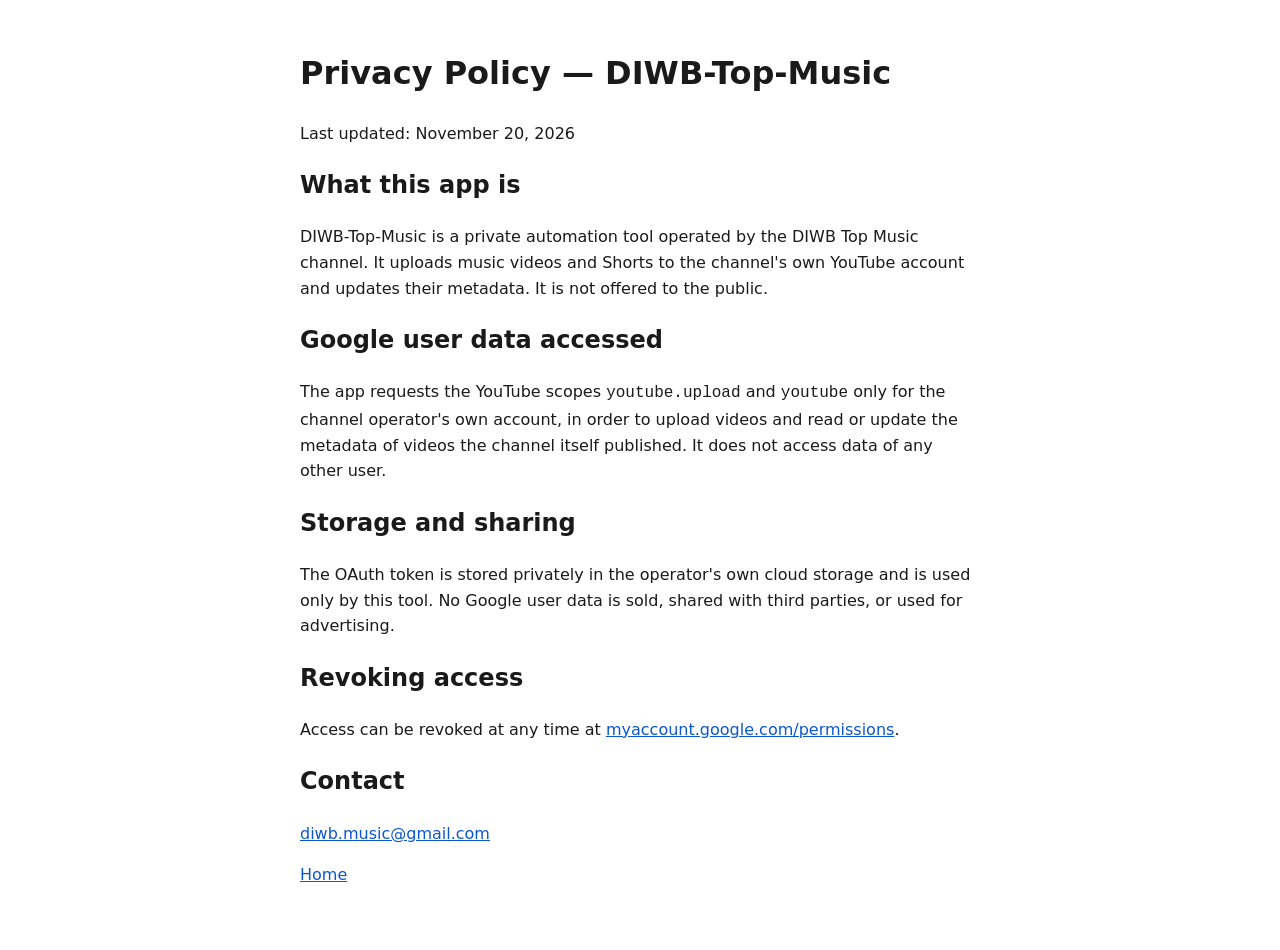
==== privacy.html @ b7d3390d "Add homepage and privacy policy for DIWB-Top-Music OAuth app Co-Authored-By: Claude Opus 5.5 <norepl" ====
<!doctype html>
<html lang="en">
<head>
<meta charset="utf-8">
<meta name="viewport" content="width=device-width, initial-scale=1">
<title>Privacy Policy</title>
<style>
  :root { --bg: #ffffff; --fg: #1a1a1a; --muted: #555; --link: #0b57d0; }
  @media (prefers-color-scheme: dark) { :root { --bg: #121212; --fg: #eaeaea; --muted: #aaa; --link: #8ab4f8; } }
  body { margin: 0; background: var(--bg); color: var(--fg); font: 16px/1.6 system-ui, -apple-system, "Segoe UI", Roboto, sans-serif; }
  main { max-width: 680px; margin: 0 auto; padding: 48px 16px; }
  h1 { margin-top: 0; }
  a { color: var(--link); }
</style>
</head>
<body>
<main>
  <h1>Privacy Policy — DIWB-Top-Music</h1>
  <p>Last updated: November 20, 2026</p>

  <h2>What this app is</h2>
  <p>DIWB-Top-Music is a private automation tool operated by the DIWB Top Music channel.
  It uploads music videos and Shorts to the channel's own YouTube account and updates
  their metadata. It is not offered to the public.</p>

  <h2>Google user data accessed</h2>
  <p>The app requests the YouTube scopes <code>youtube.upload</code> and <code>youtube</code>
  only for the channel operator's own account, in order to upload videos and read or update
  the metadata of videos the channel itself published. It does not access data of any other
  user.</p>

  <h2>Storage and sharing</h2>
  <p>The OAuth token is stored privately in the operator's own cloud storage and is used only
  by this tool. No Google user data is sold, shared with third parties, or used for
  advertising.</p>

  <h2>Revoking access</h2>
  <p>Access can be revoked at any time at
  <a href="https://myaccount.google.com/permissions">myaccount.google.com/permissions</a>.</p>

  <h2>Contact</h2>
  <p><a href="mailto:diwb.music@gmail.com">diwb.music@gmail.com</a></p>

  <p><a href="index.html">Home</a></p>
</main>
</body>
</html>
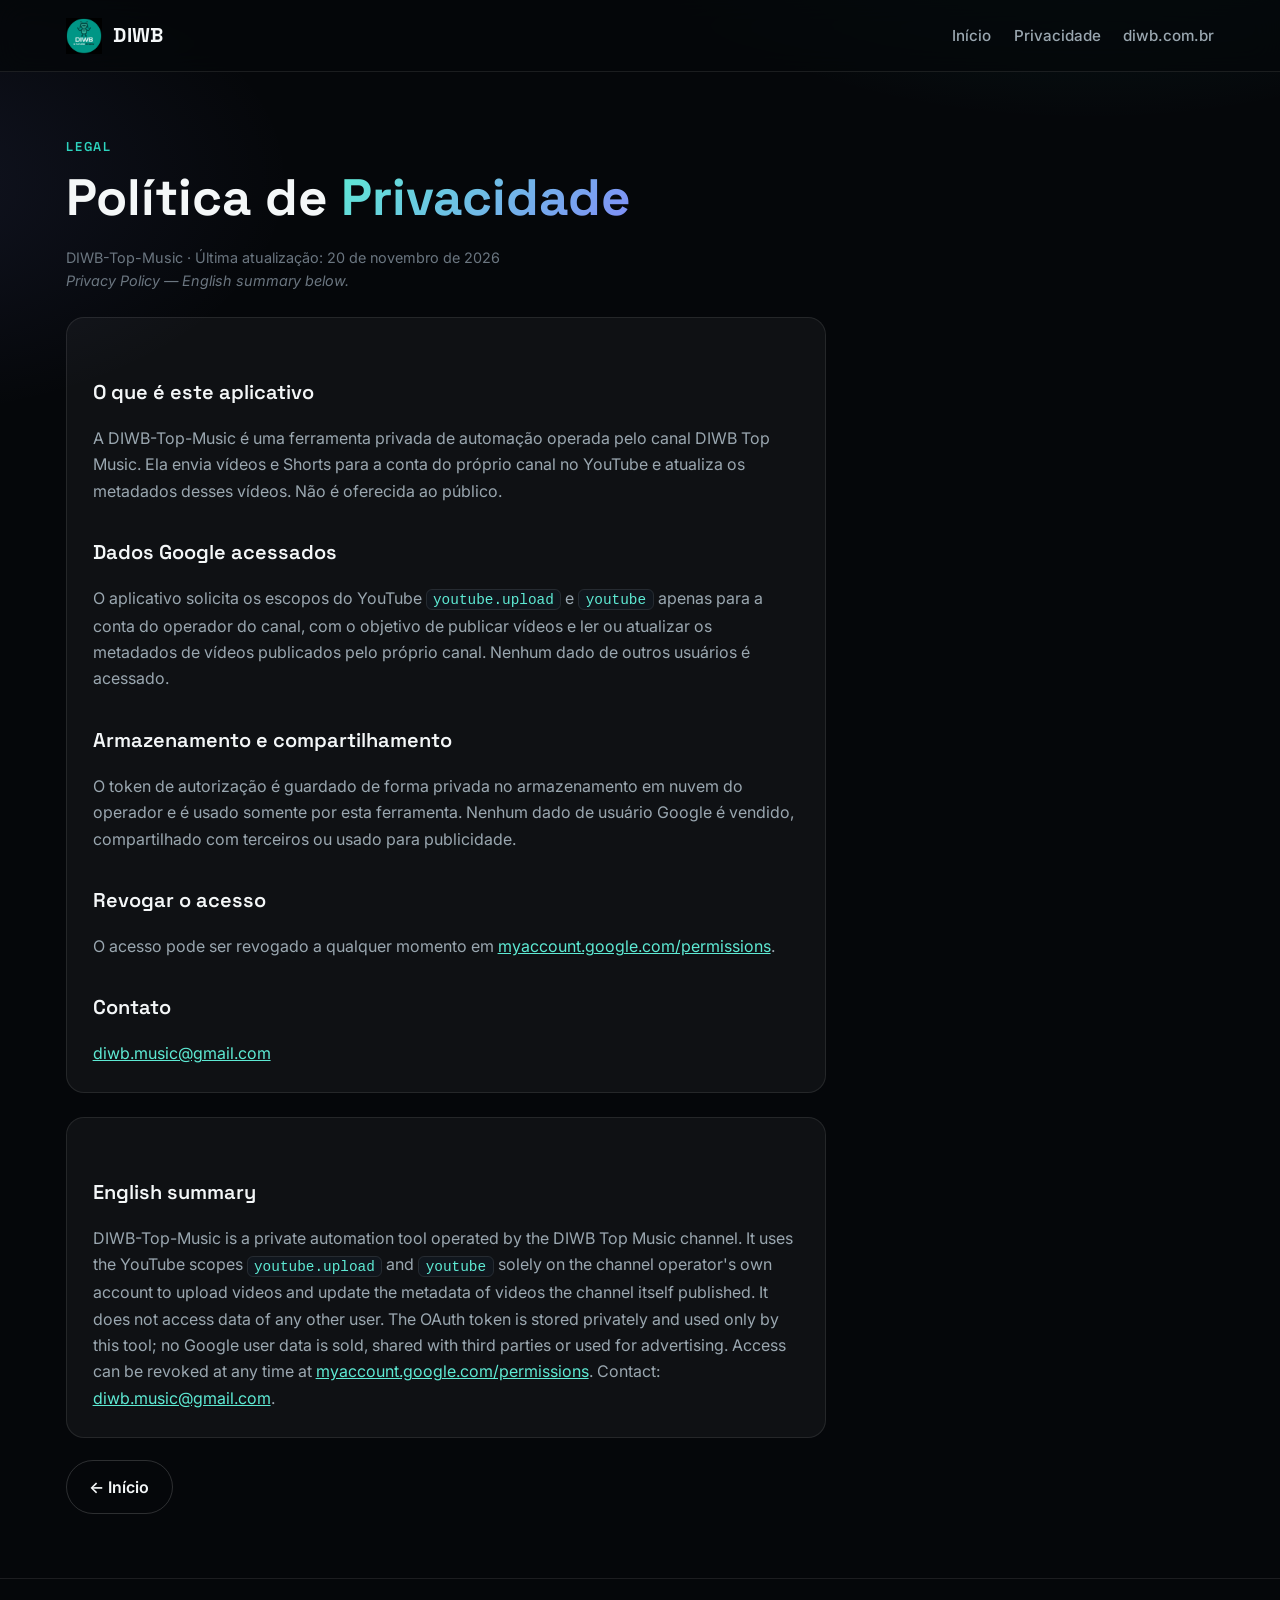
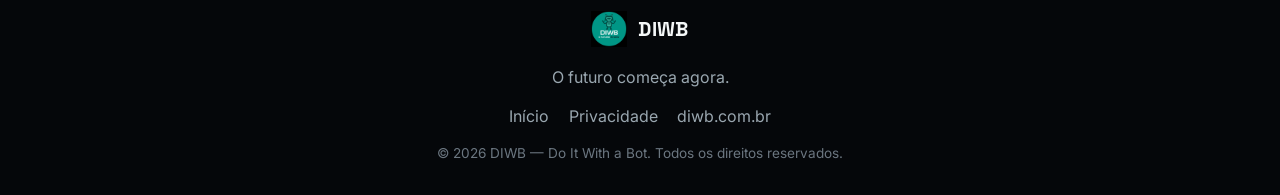
==== commit 4ea41124: "Apply DIWB brand identity (diwb.com.br) to homepage and privacy policy Co-Authored-By: Claude Sonnet" ====
--- a/privacy.html
+++ b/privacy.html
@@ -1,47 +1,91 @@
 <!doctype html>
-<html lang="en">
+<html lang="pt-BR">
 <head>
 <meta charset="utf-8">
 <meta name="viewport" content="width=device-width, initial-scale=1">
-<title>Privacy Policy</title>
-<style>
-  :root { --bg: #ffffff; --fg: #1a1a1a; --muted: #555; --link: #0b57d0; }
-  @media (prefers-color-scheme: dark) { :root { --bg: #121212; --fg: #eaeaea; --muted: #aaa; --link: #8ab4f8; } }
-  body { margin: 0; background: var(--bg); color: var(--fg); font: 16px/1.6 system-ui, -apple-system, "Segoe UI", Roboto, sans-serif; }
-  main { max-width: 680px; margin: 0 auto; padding: 48px 16px; }
-  h1 { margin-top: 0; }
-  a { color: var(--link); }
-</style>
+<title>Política de Privacidade — DIWB-Top-Music | DIWB</title>
+<meta name="description" content="Política de Privacidade da DIWB-Top-Music, ferramenta de automação do canal DIWB Top Music.">
+<link rel="icon" href="images/Diwb-logo.png">
+<link rel="preconnect" href="https://fonts.googleapis.com">
+<link rel="preconnect" href="https://fonts.gstatic.com" crossorigin>
+<link href="https://fonts.googleapis.com/css2?family=Inter:wght@400;500;600&family=Space+Grotesk:wght@500;600;700&display=swap" rel="stylesheet">
+<link rel="stylesheet" href="style.css">
 </head>
 <body>
+<header class="header">
+  <div class="container header__inner">
+    <a href="https://diwb.com.br/" class="brand">
+      <img src="images/Diwb-logo.png" alt="DIWB" class="brand__logo">
+      <span class="brand__name">DIWB</span>
+    </a>
+    <nav class="nav">
+      <a href="./">Início</a>
+      <a href="privacy.html">Privacidade</a>
+      <a href="https://diwb.com.br/">diwb.com.br</a>
+    </nav>
+  </div>
+</header>
+
 <main>
-  <h1>Privacy Policy — DIWB-Top-Music</h1>
-  <p>Last updated: November 20, 2026</p>
+  <div class="container">
+    <p class="eyebrow">Legal</p>
+    <h1>Política de <span class="accent">Privacidade</span></h1>
+    <p class="meta">DIWB-Top-Music · Última atualização: 20 de novembro de 2026<br>
+    <em>Privacy Policy — English summary below.</em></p>
 
-  <h2>What this app is</h2>
-  <p>DIWB-Top-Music is a private automation tool operated by the DIWB Top Music channel.
-  It uploads music videos and Shorts to the channel's own YouTube account and updates
-  their metadata. It is not offered to the public.</p>
+    <div class="card">
+      <h2>O que é este aplicativo</h2>
+      <p>A DIWB-Top-Music é uma ferramenta privada de automação operada pelo canal DIWB Top Music.
+      Ela envia vídeos e Shorts para a conta do próprio canal no YouTube e atualiza os metadados
+      desses vídeos. Não é oferecida ao público.</p>
 
-  <h2>Google user data accessed</h2>
-  <p>The app requests the YouTube scopes <code>youtube.upload</code> and <code>youtube</code>
-  only for the channel operator's own account, in order to upload videos and read or update
-  the metadata of videos the channel itself published. It does not access data of any other
-  user.</p>
+      <h2>Dados Google acessados</h2>
+      <p>O aplicativo solicita os escopos do YouTube <code>youtube.upload</code> e <code>youtube</code>
+      apenas para a conta do operador do canal, com o objetivo de publicar vídeos e ler ou atualizar
+      os metadados de vídeos publicados pelo próprio canal. Nenhum dado de outros usuários é acessado.</p>
 
-  <h2>Storage and sharing</h2>
-  <p>The OAuth token is stored privately in the operator's own cloud storage and is used only
-  by this tool. No Google user data is sold, shared with third parties, or used for
-  advertising.</p>
+      <h2>Armazenamento e compartilhamento</h2>
+      <p>O token de autorização é guardado de forma privada no armazenamento em nuvem do operador e é
+      usado somente por esta ferramenta. Nenhum dado de usuário Google é vendido, compartilhado com
+      terceiros ou usado para publicidade.</p>
 
-  <h2>Revoking access</h2>
-  <p>Access can be revoked at any time at
-  <a href="https://myaccount.google.com/permissions">myaccount.google.com/permissions</a>.</p>
+      <h2>Revogar o acesso</h2>
+      <p>O acesso pode ser revogado a qualquer momento em
+      <a href="https://myaccount.google.com/permissions">myaccount.google.com/permissions</a>.</p>
 
-  <h2>Contact</h2>
-  <p><a href="mailto:diwb.music@gmail.com">diwb.music@gmail.com</a></p>
+      <h2>Contato</h2>
+      <p><a href="mailto:diwb.music@gmail.com">diwb.music@gmail.com</a></p>
+    </div>
 
-  <p><a href="index.html">Home</a></p>
+    <div class="card">
+      <h2>English summary</h2>
+      <p>DIWB-Top-Music is a private automation tool operated by the DIWB Top Music channel. It uses the
+      YouTube scopes <code>youtube.upload</code> and <code>youtube</code> solely on the channel operator's own
+      account to upload videos and update the metadata of videos the channel itself published. It does not
+      access data of any other user. The OAuth token is stored privately and used only by this tool; no Google
+      user data is sold, shared with third parties or used for advertising. Access can be revoked at any time at
+      <a href="https://myaccount.google.com/permissions">myaccount.google.com/permissions</a>.
+      Contact: <a href="mailto:diwb.music@gmail.com">diwb.music@gmail.com</a>.</p>
+    </div>
+
+    <a class="btn btn--ghost" style="margin-left:0" href="./">&larr; Início</a>
+  </div>
 </main>
+
+<footer class="footer">
+  <div class="container">
+    <a href="https://diwb.com.br/" class="brand">
+      <img src="images/Diwb-logo.png" alt="DIWB" class="brand__logo">
+      <span class="brand__name">DIWB</span>
+    </a>
+    <p class="footer__tagline">O futuro começa agora.</p>
+    <nav class="footer__nav">
+      <a href="./">Início</a>
+      <a href="privacy.html">Privacidade</a>
+      <a href="https://diwb.com.br/">diwb.com.br</a>
+    </nav>
+    <p class="footer__copy">&copy; 2026 DIWB — Do It With a Bot. Todos os direitos reservados.</p>
+  </div>
+</footer>
 </body>
 </html>
--- a/style.css
+++ b/style.css
@@ -0,0 +1,56 @@
+/* Identidade visual DIWB (tokens extraídos de https://diwb.com.br) */
+:root {
+  --teal-300: #5eead4; --teal-400: #2dd4bf; --teal-600: #0d9488; --indigo-400: #818cf8;
+  --bg-950: #05070a; --bg-900: #0a0e13; --bg-800: #10161d;
+  --surface: rgba(255, 255, 255, .045); --border: rgba(255, 255, 255, .09); --border-strong: rgba(255, 255, 255, .16);
+  --text-primary: #f4f7f8; --text-secondary: #9aa7b0; --text-muted: #6b7680;
+  --font-head: "Space Grotesk", "Inter", sans-serif; --font-body: "Inter", sans-serif;
+  --container: 1180px; --radius: 18px;
+}
+* { box-sizing: border-box; }
+html { color-scheme: dark; }
+body {
+  margin: 0; min-height: 100vh; display: flex; flex-direction: column;
+  background: radial-gradient(900px 500px at 85% -10%, rgba(45, 212, 191, .14), transparent 60%),
+              radial-gradient(700px 400px at -10% 10%, rgba(129, 140, 248, .10), transparent 60%),
+              var(--bg-950);
+  color: var(--text-primary); font-family: var(--font-body); font-size: 16px; line-height: 1.65;
+  -webkit-font-smoothing: antialiased;
+}
+.container { width: 100%; max-width: var(--container); margin: 0 auto; padding: 0 16px; }
+a { color: var(--teal-300); }
+a:hover { color: var(--teal-400); }
+
+.header { padding: 1.1rem 0; border-bottom: 1px solid var(--border); background: rgba(5, 7, 10, .75); backdrop-filter: blur(14px); }
+.header__inner { display: flex; align-items: center; justify-content: space-between; gap: 1rem; flex-wrap: wrap; }
+.brand { display: inline-flex; align-items: center; gap: .7rem; text-decoration: none; color: var(--text-primary); }
+.brand__logo { height: 36px; width: auto; }
+.brand__name { font-family: var(--font-head); font-weight: 700; font-size: 1.25rem; letter-spacing: .02em; }
+.nav { display: flex; gap: 1.4rem; flex-wrap: wrap; }
+.nav a { color: var(--text-secondary); text-decoration: none; font-weight: 500; font-size: .95rem; }
+.nav a:hover { color: var(--teal-300); }
+
+main { flex: 1; padding: 64px 0; }
+.eyebrow { font-family: var(--font-head); font-size: .8rem; font-weight: 600; letter-spacing: .14em; text-transform: uppercase; color: var(--teal-400); margin: 0 0 .8rem; }
+h1 { font-family: var(--font-head); font-weight: 700; font-size: clamp(2rem, 5vw, 3.2rem); line-height: 1.1; margin: 0 0 1.2rem; }
+h1 .accent { background: linear-gradient(135deg, var(--teal-300), var(--indigo-400)); -webkit-background-clip: text; background-clip: text; color: transparent; }
+h2 { font-family: var(--font-head); font-weight: 600; font-size: 1.25rem; margin: 2rem 0 .5rem; color: var(--text-primary); }
+p, li { color: var(--text-secondary); }
+.lead { font-size: 1.15rem; max-width: 640px; }
+.card { background: var(--surface); border: 1px solid var(--border); border-radius: var(--radius); padding: 1.6rem; margin-top: 1.5rem; max-width: 760px; }
+.card p:first-child { margin-top: 0; } .card p:last-child { margin-bottom: 0; }
+code { background: var(--bg-800); border: 1px solid var(--border); border-radius: 6px; padding: .1rem .4rem; color: var(--teal-300); font-size: .9em; }
+.btn { display: inline-block; margin-top: 1.4rem; padding: .8rem 1.4rem; border-radius: 999px; font-weight: 600; text-decoration: none; }
+.btn--primary { background: linear-gradient(135deg, var(--teal-400), var(--teal-600)); color: #04211d; box-shadow: 0 8px 24px -8px rgba(45, 212, 191, .55); }
+.btn--primary:hover { color: #04211d; box-shadow: 0 12px 30px -8px rgba(45, 212, 191, .7); }
+.btn--ghost { border: 1px solid var(--border-strong); color: var(--text-primary); margin-left: .6rem; }
+.btn--ghost:hover { border-color: var(--teal-400); color: var(--teal-300); }
+.meta { color: var(--text-muted); font-size: .9rem; }
+
+.footer { border-top: 1px solid var(--border); padding: 2rem 0; text-align: center; }
+.footer .brand { justify-content: center; }
+.footer__tagline { margin: .6rem 0; color: var(--text-secondary); }
+.footer__nav { display: flex; gap: 1.2rem; justify-content: center; flex-wrap: wrap; margin: .8rem 0; }
+.footer__nav a { color: var(--text-secondary); text-decoration: none; }
+.footer__nav a:hover { color: var(--teal-300); }
+.footer__copy { color: var(--text-muted); font-size: .85rem; margin: 0; }
